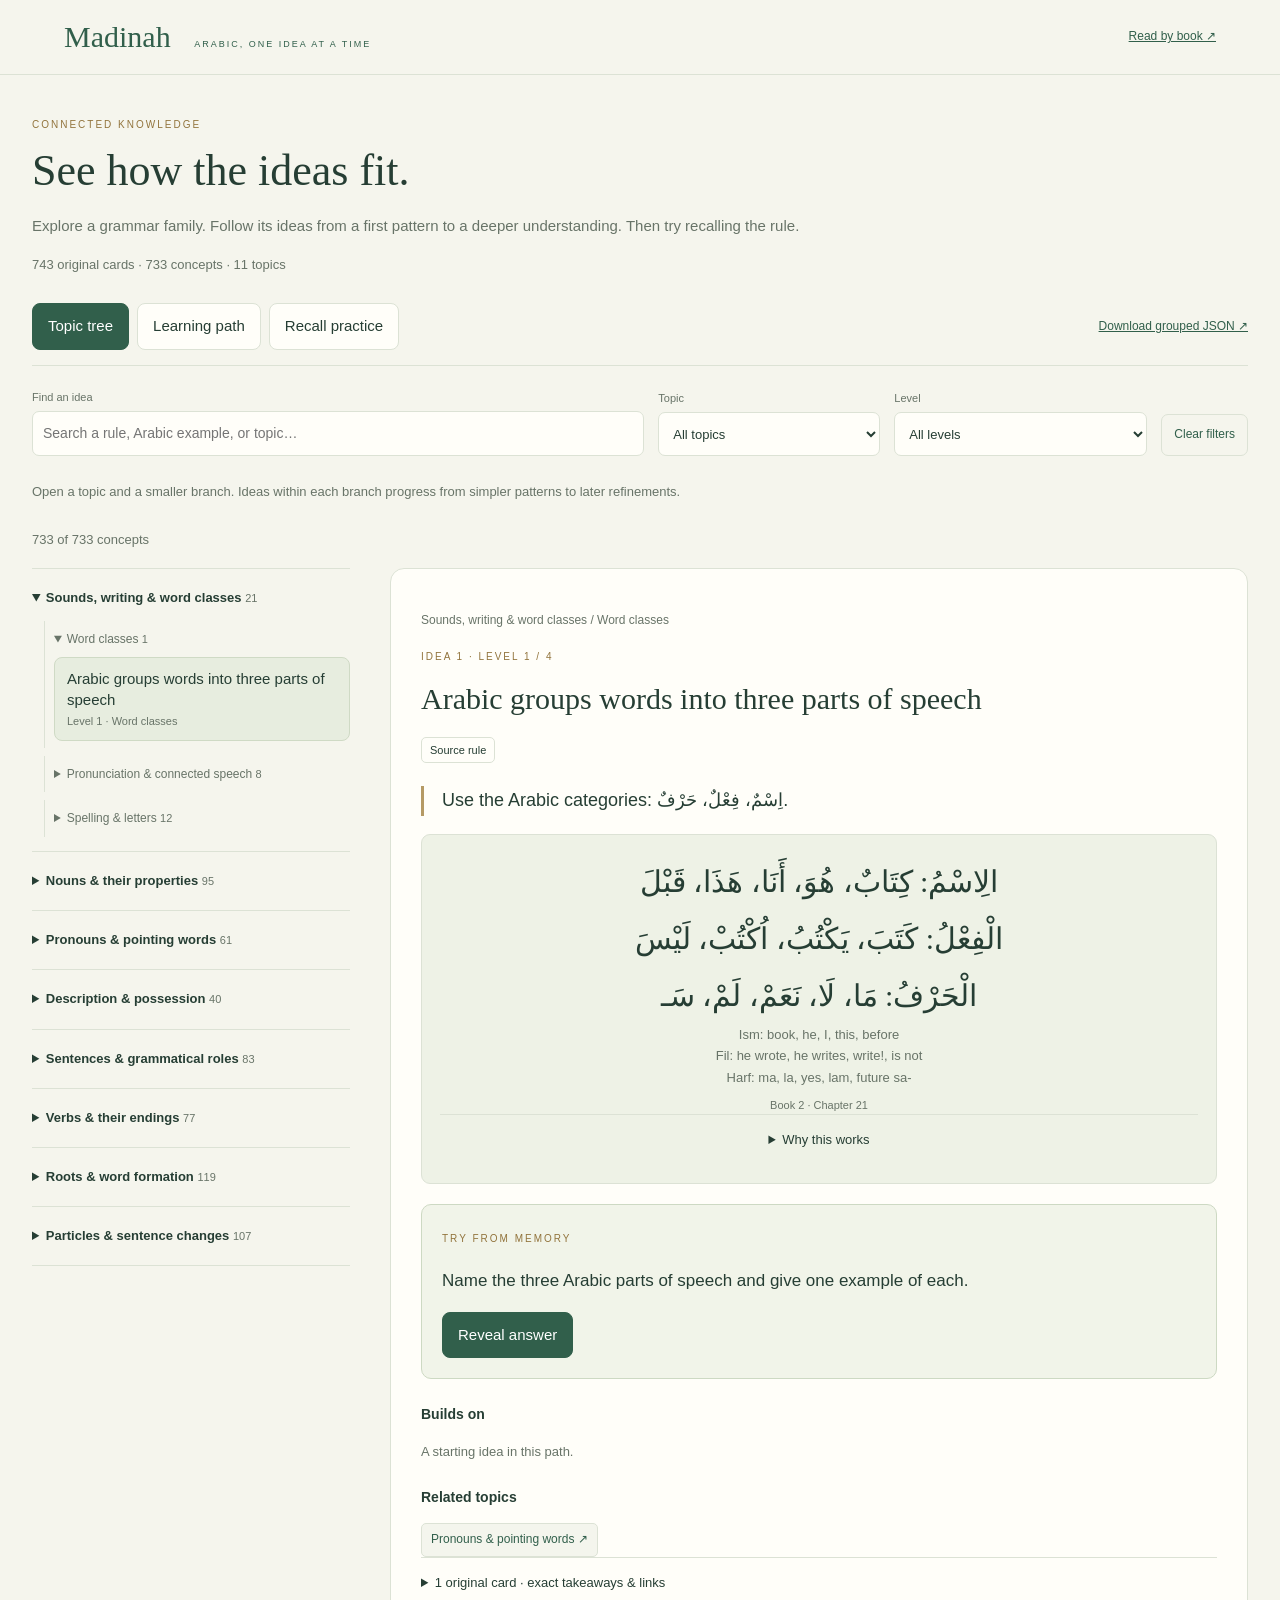
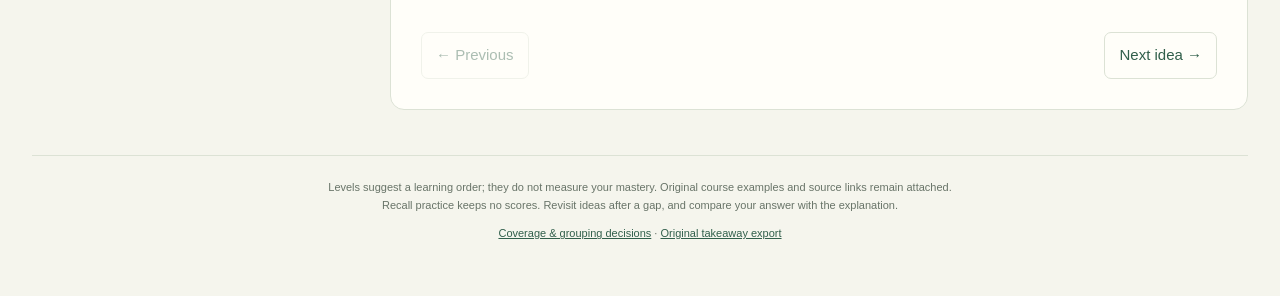
==== concept-paths/index.html @ ed24d052 "Add complete grouped concept library and takeaway exports" ====
<!doctype html>
<html lang="en">
<head>
  <meta charset="utf-8"><meta name="viewport" content="width=device-width,initial-scale=1">
  <meta name="description" content="Explore every Madinah Arabic Course takeaway by grammar topic, follow a learning path, and practise recalling the rules.">
  <title>Madinah — Concept paths</title>
  <link rel="stylesheet" href="styles.css"><script src="app.js" defer></script>
</head>
<body>
  <header><a class="brand" href="../index.html">Madinah <span>ARABIC, ONE IDEA AT A TIME</span></a><a class="reader-link" href="../index.html">Read by book ↗</a></header>
  <main>
    <section class="intro"><p class="eyebrow">CONNECTED KNOWLEDGE</p><h1>See how the ideas fit.</h1><p>Explore a grammar family. Follow its ideas from a first pattern to a deeper understanding. Then try recalling the rule.</p><p id="summary" class="muted" role="status">Loading concept paths…</p></section>
    <nav class="views" aria-label="Learning view"><button data-view="tree" aria-pressed="true">Topic tree</button><button data-view="path" aria-pressed="false">Learning path</button><button data-view="review" aria-pressed="false">Recall practice</button><a href="concepts.json" download>Download grouped JSON ↗</a></nav>
    <section class="filters" aria-label="Find concepts">
      <label class="search-label">Find an idea<input id="search" type="search" placeholder="Search a rule, Arabic example, or topic…"></label>
      <label>Topic<select id="topic"><option value="">All topics</option></select></label>
      <label>Level<select id="level"><option value="">All levels</option></select></label>
      <button id="clear" class="quiet">Clear filters</button>
    </section>
    <div class="view-description"><p id="view-help" class="muted"></p><button id="mix" class="quiet" hidden>Mix this review</button></div>
    <p id="result-count" class="muted" aria-live="polite"></p>
    <div class="workspace"><aside id="navigation" aria-label="Concept navigation"></aside><section id="detail" aria-label="Selected concept"></section></div>
    <footer>Levels suggest a learning order; they do not measure your mastery. Original course examples and source links remain attached.<br>Recall practice keeps no scores. Revisit ideas after a gap, and compare your answer with the explanation.<br><a href="coverage.json">Coverage & grouping decisions</a> · <a href="../key-takeaways.json">Original takeaway export</a></footer>
  </main>
</body></html>
---- concept-paths/styles.css ----
:root{--ink:#263e34;--green:#315f4b;--muted:#687468;--line:#dce2d5;--paper:#fffef9;--gold:#92743d}*{box-sizing:border-box}body{margin:0;background:#f5f5ed;color:var(--ink);font:15px/1.65 'Segoe UI',sans-serif}button,a{-webkit-tap-highlight-color:transparent}button,input,select{font:inherit}button{cursor:pointer}a{color:var(--green)}button:focus-visible,a:focus-visible,summary:focus-visible,input:focus-visible,select:focus-visible{outline:3px solid #a9843a;outline-offset:3px}header{padding:20px 5%;border-bottom:1px solid var(--line);display:flex;align-items:center;justify-content:space-between;gap:15px}.brand{font:30px Georgia,serif;text-decoration:none}.brand span{font:9px 'Segoe UI',sans-serif;letter-spacing:2px;margin-left:16px}.reader-link{font-size:12px}.eyebrow{font-size:10px;letter-spacing:2px;color:var(--gold)}main{max-width:1320px;margin:auto;padding:32px}.intro{max-width:800px}.intro h1{font:44px/1.15 Georgia,serif;margin:12px 0 18px}.intro>p:not(.eyebrow){color:var(--muted)}.muted{color:var(--muted);font-size:13px}.views{display:flex;gap:8px;align-items:center;flex-wrap:wrap;border-bottom:1px solid var(--line);padding:15px 0}.views button,.action{border:1px solid var(--line);border-radius:8px;background:var(--paper);color:var(--ink);padding:10px 15px}.views button[aria-pressed=true],.action{background:var(--green);color:white;border-color:var(--green)}.views a{margin-left:auto;font-size:12px}.filters{display:flex;align-items:end;gap:14px;flex-wrap:wrap;margin-top:22px}.filters label{display:flex;flex-direction:column;font-size:11px;color:var(--muted);gap:5px}.search-label{flex:1;min-width:210px}input,select{border:1px solid var(--line);background:var(--paper);border-radius:7px;color:var(--ink);padding:10px;min-height:44px}input{width:100%;font-size:14px}select{max-width:260px;font-size:13px}.quiet{border:1px solid var(--line);border-radius:7px;background:transparent;color:var(--green);padding:10px 12px;font-size:12px;min-height:40px}.view-description{display:flex;gap:15px;align-items:center;justify-content:space-between;margin-top:12px}.view-description>p{max-width:900px}.workspace{display:grid;grid-template-columns:330px minmax(0,1fr);gap:28px;margin-top:18px}aside{max-height:80vh;overflow:auto;padding-right:12px;scrollbar-width:thin}.concept-link{display:block;width:100%;text-align:left;border:1px solid transparent;background:transparent;color:var(--ink);padding:10px 12px;border-radius:8px;margin:3px 0;line-height:1.4}.concept-link[aria-current=true]{background:#e7eddf;border-color:#cfdac5}.concept-link small{display:block;color:var(--muted);font-size:11px;margin-top:4px}#detail{min-width:0;background:var(--paper);border:1px solid var(--line);border-radius:14px;padding:30px;align-self:start}h2{font:30px/1.25 Georgia,serif;margin:12px 0 20px}h3{font-size:14px;margin-top:24px}.rule{font-size:18px;border-left:3px solid #b59a65;padding-left:18px;overflow-wrap:anywhere}.example{background:#eef2e6;border:1px solid var(--line);border-radius:9px;padding:18px;margin:16px 0;text-align:center}.arabic{font:30px/1.9 'Traditional Arabic','Segoe UI',serif;white-space:pre-line;overflow-wrap:anywhere}.translation{font-size:13px;color:var(--muted);white-space:pre-line}.example>small{display:block;font-size:11px;color:var(--muted);margin-top:8px}.explanation{font-size:14px;line-height:1.85;text-align:start}.chip{display:inline-block;font-size:11px;padding:3px 8px;border:1px solid var(--line);border-radius:5px;margin:0 5px 5px 0}.connections{display:flex;flex-wrap:wrap;gap:6px}.connections button{font-size:12px;border:1px solid var(--line);background:#f4f5ed;border-radius:5px;padding:6px 9px;color:var(--green);max-width:100%;text-align:start}.review-box{border:1px solid #cdd9c3;background:#f1f4e9;border-radius:10px;padding:20px;margin:20px 0}.review-box>p{font-size:17px}.review-box .arabic{padding:10px 0}.answer{border-top:1px solid var(--line);padding-top:14px;margin-top:16px}.controls{display:flex;gap:10px;justify-content:space-between;margin-top:25px}.controls button{padding:10px 14px;border:1px solid var(--line);background:transparent;border-radius:7px;color:var(--green)}button:disabled{opacity:.4;cursor:default}details{border-top:1px solid var(--line);padding:14px 0}summary{cursor:pointer;font-size:13px}aside details summary{font-weight:600;padding:6px 0;line-height:1.4}aside .branch{margin:8px 0 0 12px;padding:4px 0;border-top:0;border-left:1px solid var(--line);padding-left:9px}aside .branch summary{font-weight:400;font-size:12px;color:var(--muted)}.count{font-weight:400;font-size:11px;color:var(--muted)}blockquote{margin:10px 0;padding-left:14px;border-left:2px solid var(--line);font-size:13px;color:var(--muted)}.source-item{padding:12px 0;border-bottom:1px solid var(--line)}.source-item:last-child{border:0}.source-item a{font-size:13px}.note{font-size:13px;color:var(--muted)}.page-controls{display:flex;gap:8px;justify-content:space-between;padding:15px 0;align-items:center}.page-controls button{border:1px solid var(--line);background:transparent;padding:8px;border-radius:6px;color:var(--green)}.page-controls span{font-size:11px;color:var(--muted)}.empty{padding:25px 10px}.breadcrumb{color:var(--muted);font-size:12px}.topic-jump{border:0;background:transparent;padding:0;color:var(--green);font:inherit;text-decoration:underline;cursor:pointer}footer{text-align:center;color:var(--muted);font-size:11px;margin-top:45px;padding:22px;border-top:1px solid var(--line)}footer a{display:inline-block;margin-top:10px}[hidden]{display:none!important}@media(max-width:800px){main{padding:24px 18px}.intro h1{font-size:35px}.workspace{grid-template-columns:1fr;gap:18px}aside{max-height:280px;border-bottom:1px solid var(--line);padding-bottom:12px}#detail{padding:22px}.brand span{display:block;margin:5px 0 0}.views a{margin:5px 0}.views button{font-size:13px;padding:9px 11px}.arabic{font-size:27px}.filters{gap:10px}.filters label{flex:1}.filters .search-label{flex-basis:100%}select{width:100%;max-width:100%}.view-description{align-items:start}.reader-link{font-size:11px;white-space:nowrap}}@media(prefers-reduced-motion:no-preference){button,a{transition:background-color .12s,color .12s}}
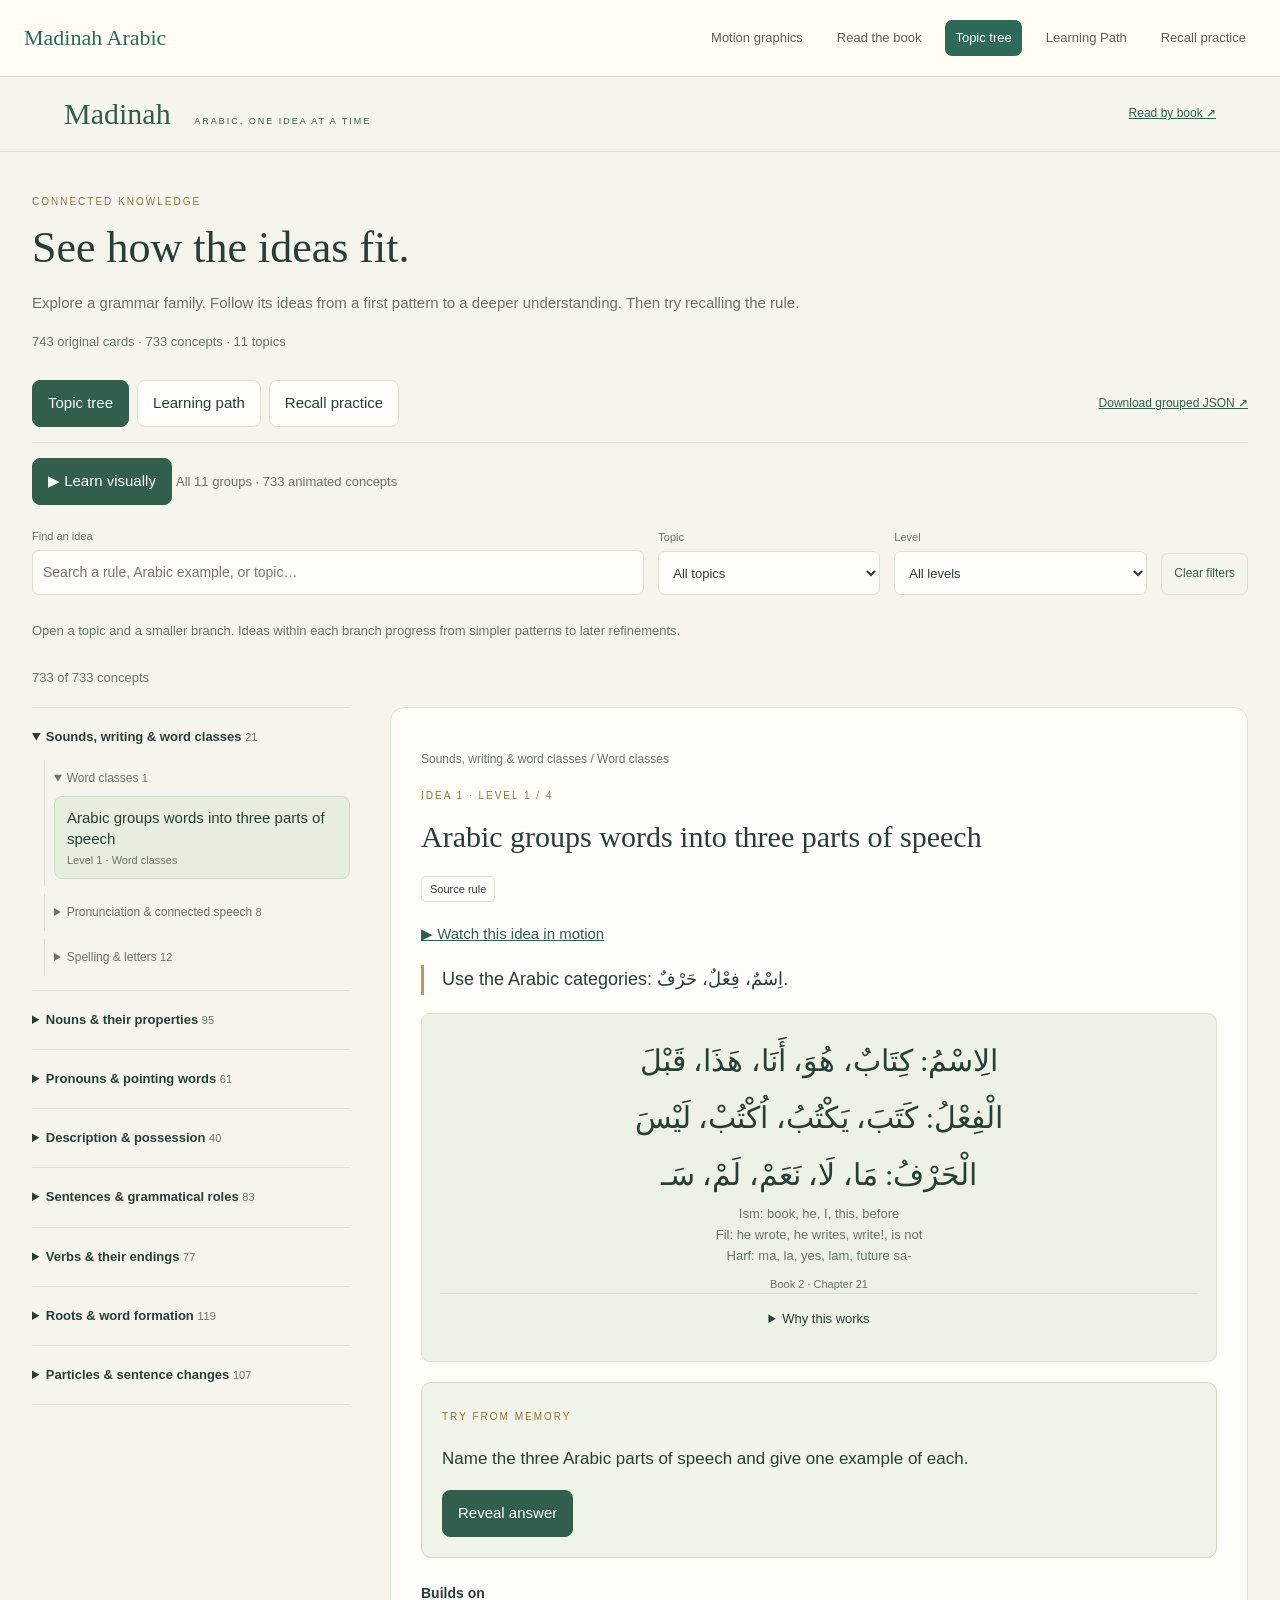
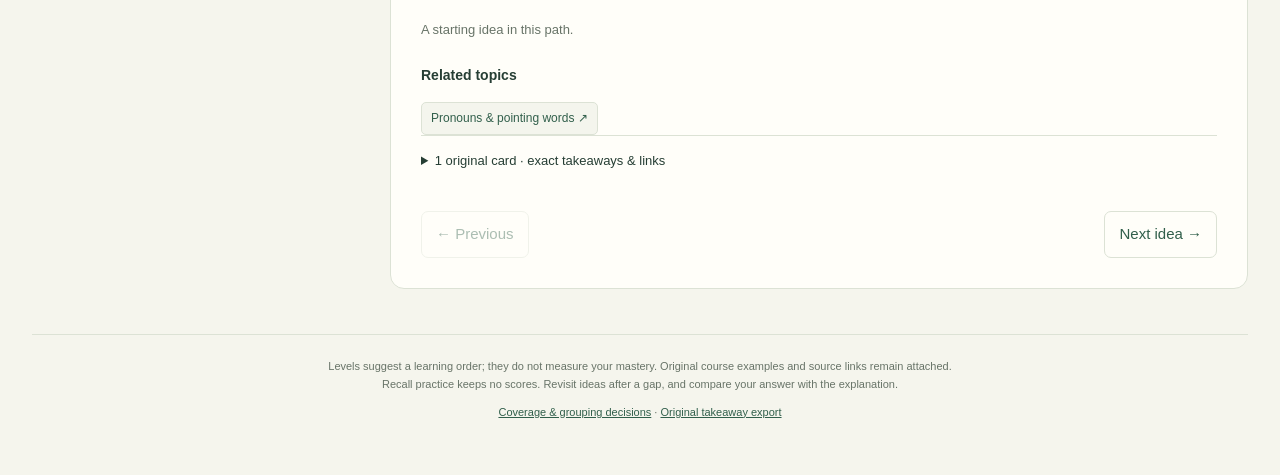
==== commit b27ee467: "Make motion revision the home page and cover all concept groups" ====
--- a/concept-paths/index.html
+++ b/concept-paths/index.html
@@ -4,13 +4,14 @@
   <meta charset="utf-8"><meta name="viewport" content="width=device-width,initial-scale=1">
   <meta name="description" content="Explore every Madinah Arabic Course takeaway by grammar topic, follow a learning path, and practise recalling the rules.">
   <title>Madinah — Concept paths</title>
-  <link rel="stylesheet" href="styles.css"><script src="app.js" defer></script>
+  <link rel="stylesheet" href="styles.css"><link rel="stylesheet" href="../site-nav.css"><script src="../site-nav.js" defer></script><script src="app.js?v=motion-home" defer></script>
 </head>
 <body>
-  <header><a class="brand" href="../index.html">Madinah <span>ARABIC, ONE IDEA AT A TIME</span></a><a class="reader-link" href="../index.html">Read by book ↗</a></header>
+  <header><a class="brand" href="../index.html">Madinah <span>ARABIC, ONE IDEA AT A TIME</span></a><a class="reader-link" href="../reader.html">Read by book ↗</a></header>
   <main>
     <section class="intro"><p class="eyebrow">CONNECTED KNOWLEDGE</p><h1>See how the ideas fit.</h1><p>Explore a grammar family. Follow its ideas from a first pattern to a deeper understanding. Then try recalling the rule.</p><p id="summary" class="muted" role="status">Loading concept paths…</p></section>
     <nav class="views" aria-label="Learning view"><button data-view="tree" aria-pressed="true">Topic tree</button><button data-view="path" aria-pressed="false">Learning path</button><button data-view="review" aria-pressed="false">Recall practice</button><a href="concepts.json" download>Download grouped JSON ↗</a></nav>
+    <p><a class="action" href="../" style="display:inline-block;text-decoration:none">▶ Learn visually</a> <span class="muted">All 11 groups · 733 animated concepts</span></p>
     <section class="filters" aria-label="Find concepts">
       <label class="search-label">Find an idea<input id="search" type="search" placeholder="Search a rule, Arabic example, or topic…"></label>
       <label>Topic<select id="topic"><option value="">All topics</option></select></label>
--- a/site-nav.css
+++ b/site-nav.css
@@ -0,0 +1 @@
+.site-tabs{display:flex;align-items:center;align-self:auto;justify-content:center;gap:6px 14px;flex-wrap:wrap;padding:17px 24px;margin:0;border-bottom:1px solid #ddd4bc;background:#fffdf6;font:13px/1.5 Figtree,'Segoe UI',sans-serif;box-sizing:border-box}.site-tabs a{display:block;white-space:nowrap;text-decoration:none;color:#625f52;padding:8px 10px;border-radius:7px}.site-tabs a.site-name{font:22px Georgia,serif;color:#2e6a57;margin-right:auto;padding-left:0}.site-tabs a[aria-current=page]{background:#2e6a57;color:#fff}.site-tabs a:hover{background:#eaf0e4;color:#2e6a57}.site-tabs a:focus-visible{outline:3px solid #35607f;outline-offset:2px}.home-intro{margin-bottom:26px;padding:7px 0 22px;border-bottom:1px solid #ddd4bc}.home-intro .kicker{color:#35607f;font-size:.75rem;letter-spacing:.12em;text-transform:uppercase;margin:0 0 8px}.home-intro h1{font:clamp(1.8rem,4vw,2.6rem)/1.15 Georgia,serif;margin:0 0 12px;color:#2a2924}.home-intro p{margin:0;max-width:660px;color:#6f6a5b;line-height:1.7}.home-intro strong{color:#2e6a57;font-weight:600}#group-title{font-size:1.1rem;margin:0 0 2px}@media(max-width:600px){.site-tabs{padding:12px 16px;justify-content:flex-start;gap:4px}.site-tabs a.site-name{flex-basis:100%;font-size:21px}.site-tabs a{font-size:12px;padding:7px 9px}.home-intro{padding-bottom:18px;margin-bottom:18px}}
